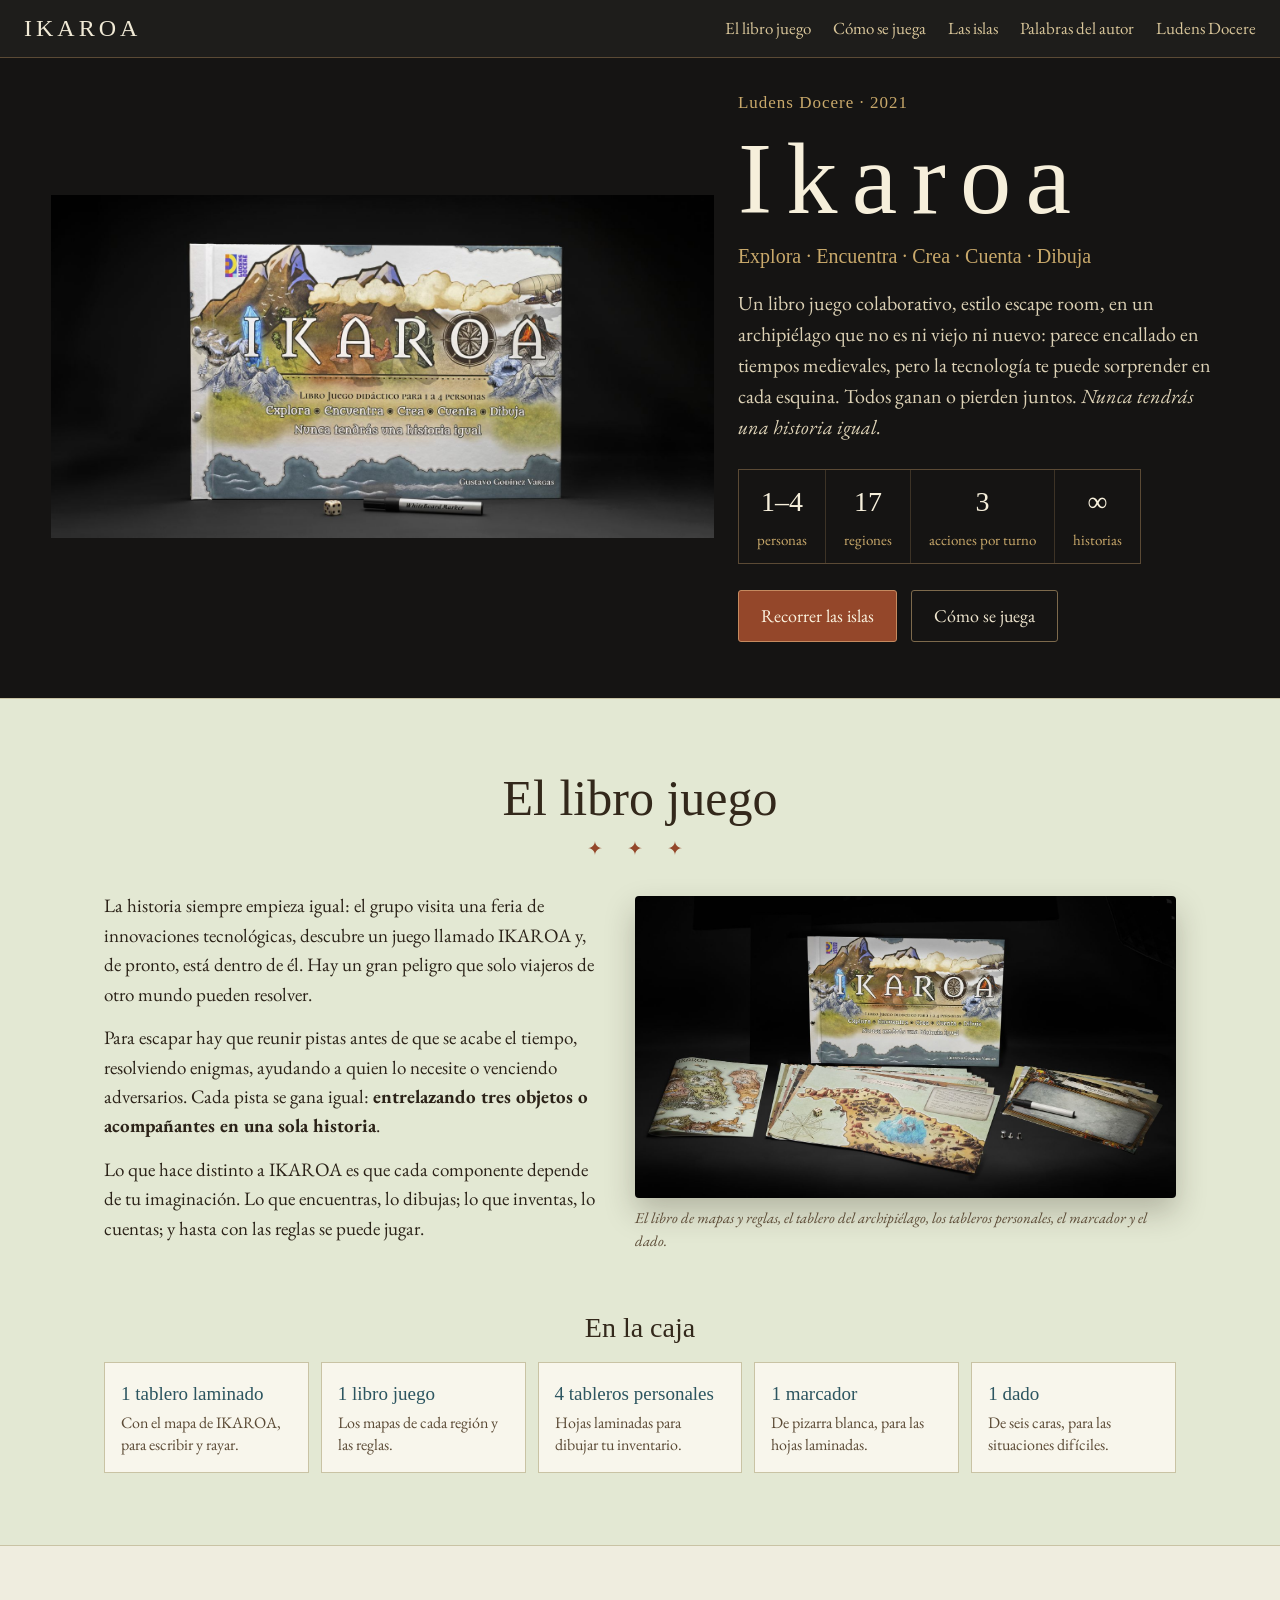
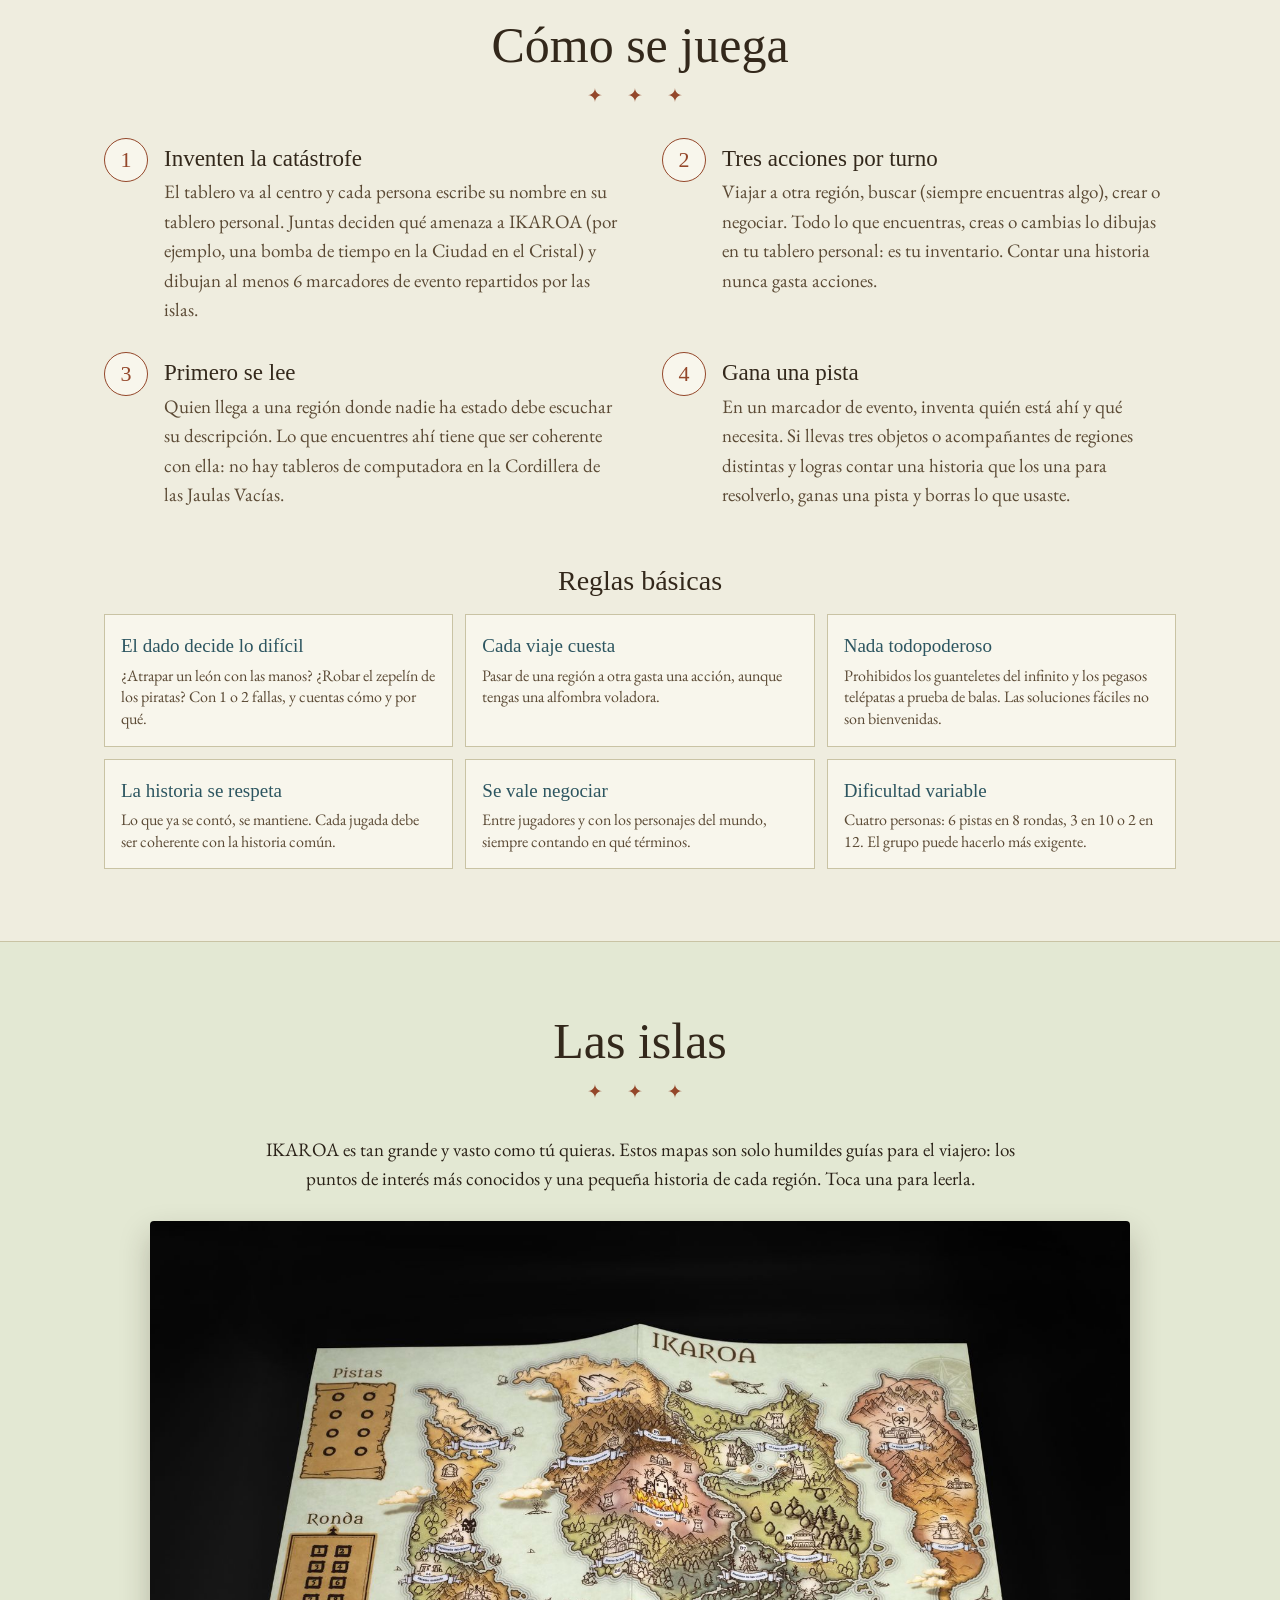
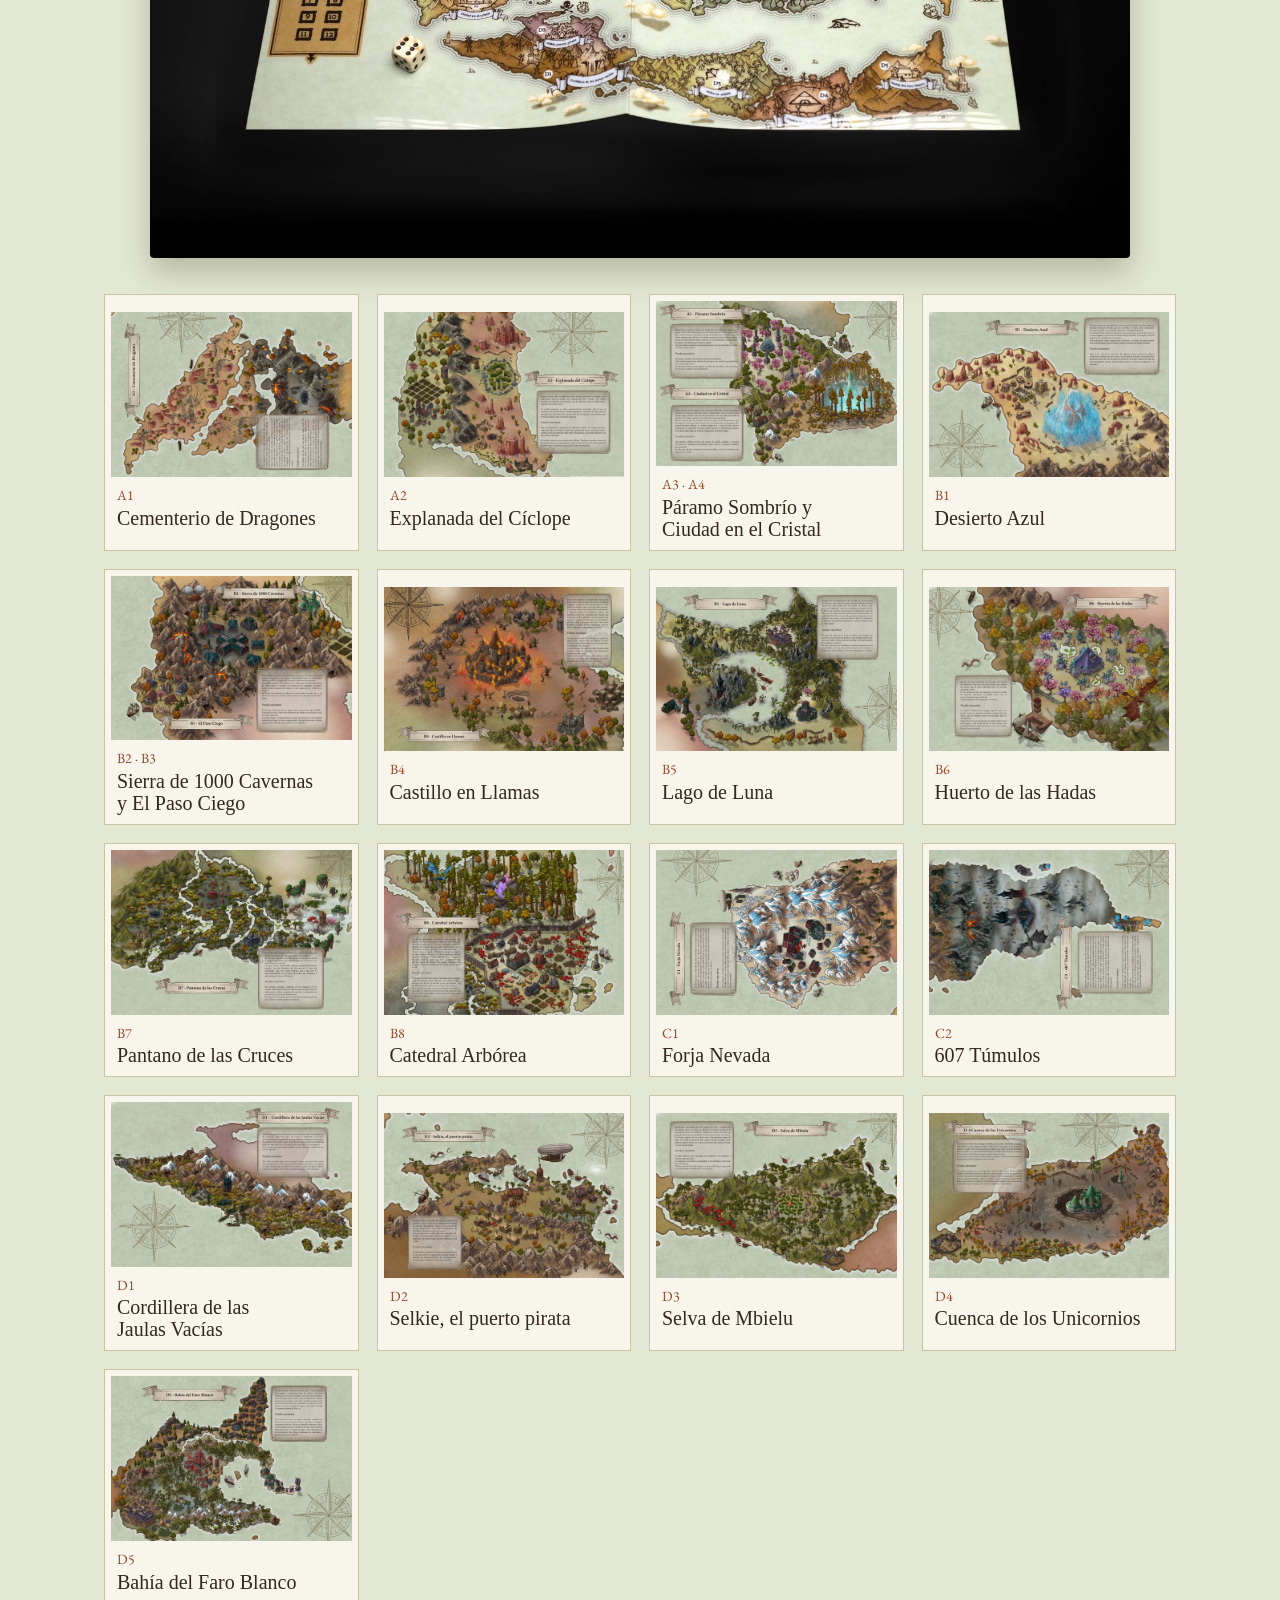
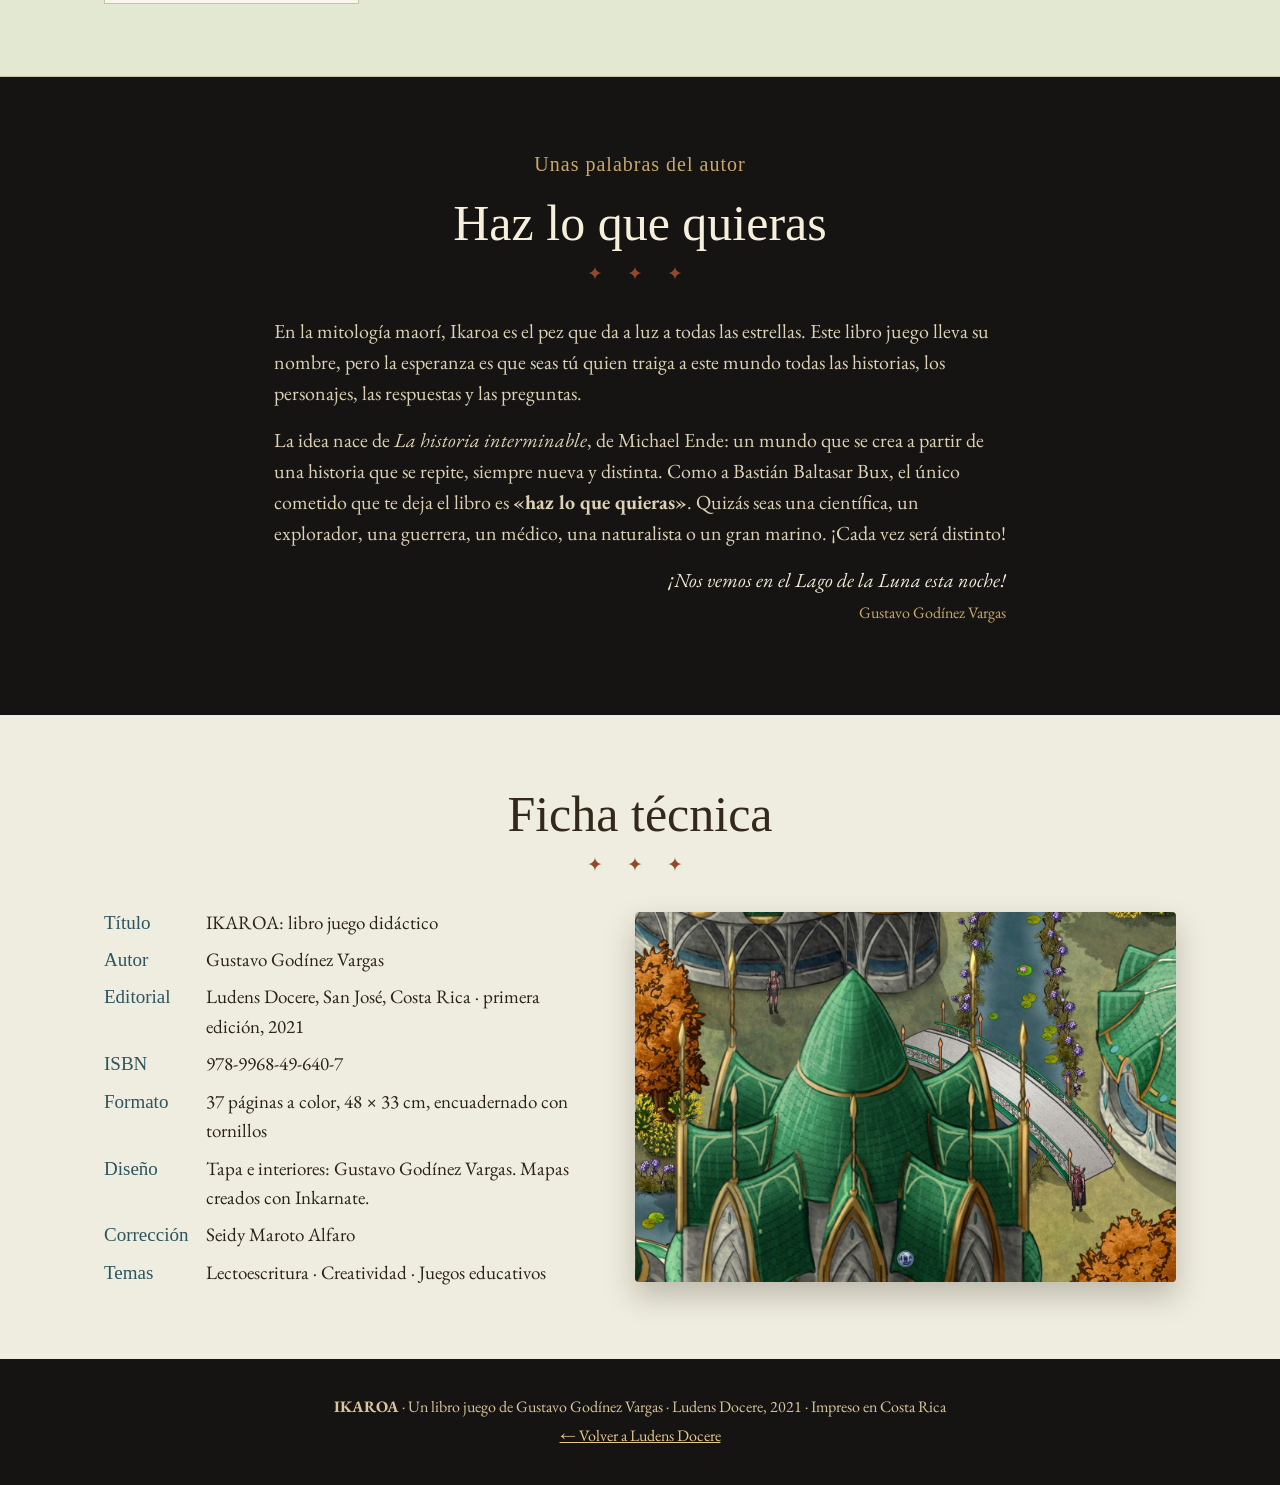
==== ikaroa/index.html @ 1376cba7 "Sitio de Ludens Docere: juegos, libros, poesía, sobre mí y página de IKAROA Co-Authored-By: Claude O" ====
<!DOCTYPE html>
<html lang="es">
<head>
<meta charset="utf-8">
<meta name="viewport" content="width=device-width, initial-scale=1">
<title>IKAROA · Ludens Docere</title>
<meta name="description" content="IKAROA, libro juego didáctico colaborativo para 1 a 4 personas. Explora, encuentra, crea, cuenta y dibuja en un archipiélago donde nunca tendrás una historia igual.">
<meta property="og:title" content="IKAROA — libro juego didáctico">
<meta property="og:description" content="Explora · Encuentra · Crea · Cuenta · Dibuja. Nunca tendrás una historia igual.">
<meta property="og:image" content="img/portada.jpg">
<link rel="preconnect" href="https://fonts.googleapis.com">
<link rel="preconnect" href="https://fonts.gstatic.com" crossorigin>
<link rel="stylesheet" href="https://fonts.googleapis.com/css2?family=IM+Fell+English+SC&family=EB+Garamond:ital,wght@0,400;0,600;1,400&display=swap">
<link rel="stylesheet" href="style.css">
</head>
<body>

<header class="top">
  <a class="brand" href="#inicio">IKAROA</a>
  <button class="burger" aria-label="Abrir menú" aria-expanded="false">☰</button>
  <nav>
    <a href="#libro">El libro juego</a>
    <a href="#como-se-juega">Cómo se juega</a>
    <a href="#islas">Las islas</a>
    <a href="#autor">Palabras del autor</a>
    <a href="../">Ludens Docere</a>
  </nav>
</header>

<section id="inicio" class="hero">
  <div class="hero-art"><img src="img/portada.jpg" alt="Tapa de IKAROA: montañas, un zepelín y las letras del título formadas por cristales, rocas y una rosa de los vientos"></div>
  <div class="hero-text">
    <p class="kicker">Ludens Docere · 2021</p>
    <h1>Ikaroa</h1>
    <p class="verbs">Explora · Encuentra · Crea · Cuenta · Dibuja</p>
    <p class="lede">Un libro juego colaborativo, estilo escape room, en un archipiélago que no es ni viejo ni nuevo: parece encallado en tiempos medievales, pero la tecnología te puede sorprender en cada esquina. Todos ganan o pierden juntos. <i>Nunca tendrás una historia igual.</i></p>
    <ul class="facts">
      <li><strong>1–4</strong><span>personas</span></li>
      <li><strong>17</strong><span>regiones</span></li>
      <li><strong>3</strong><span>acciones por turno</span></li>
      <li><strong>∞</strong><span>historias</span></li>
    </ul>
    <div class="ctas">
      <a class="btn" href="#islas">Recorrer las islas</a>
      <a class="btn ghost" href="#como-se-juega">Cómo se juega</a>
    </div>
  </div>
</section>

<section id="libro" class="band">
  <div class="wrap">
    <h2 class="sec">El libro juego</h2>
    <div class="orn">✦ ✦ ✦</div>
    <div class="split">
      <div>
        <p>La historia siempre empieza igual: el grupo visita una feria de innovaciones tecnológicas, descubre un juego llamado IKAROA y, de pronto, está dentro de él. Hay un gran peligro que solo viajeros de otro mundo pueden resolver.</p>
        <p>Para escapar hay que reunir pistas antes de que se acabe el tiempo, resolviendo enigmas, ayudando a quien lo necesite o venciendo adversarios. Cada pista se gana igual: <b>entrelazando tres objetos o acompañantes en una sola historia</b>.</p>
        <p>Lo que hace distinto a IKAROA es que cada componente depende de tu imaginación. Lo que encuentras, lo dibujas; lo que inventas, lo cuentas; y hasta con las reglas se puede jugar.</p>
      </div>
      <figure><img src="img/set.jpg" alt="El juego completo: libro de mapas, tablero laminado del archipiélago, tableros personales, marcador y dado"><figcaption>El libro de mapas y reglas, el tablero del archipiélago, los tableros personales, el marcador y el dado.</figcaption></figure>
    </div>
    <h3 class="sub">En la caja</h3>
    <div class="comp">
      <div><b>1 tablero laminado</b><span>Con el mapa de IKAROA, para escribir y rayar.</span></div>
      <div><b>1 libro juego</b><span>Los mapas de cada región y las reglas.</span></div>
      <div><b>4 tableros personales</b><span>Hojas laminadas para dibujar tu inventario.</span></div>
      <div><b>1 marcador</b><span>De pizarra blanca, para las hojas laminadas.</span></div>
      <div><b>1 dado</b><span>De seis caras, para las situaciones difíciles.</span></div>
    </div>
  </div>
</section>

<section id="como-se-juega">
  <div class="wrap">
    <h2 class="sec">Cómo se juega</h2>
    <div class="orn">✦ ✦ ✦</div>
    <div class="steps">
      <div class="step"><span class="n">1</span><h3>Inventen la catástrofe</h3><p>El tablero va al centro y cada persona escribe su nombre en su tablero personal. Juntas deciden qué amenaza a IKAROA (por ejemplo, una bomba de tiempo en la Ciudad en el Cristal) y dibujan al menos 6 marcadores de evento repartidos por las islas.</p></div>
      <div class="step"><span class="n">2</span><h3>Tres acciones por turno</h3><p>Viajar a otra región, buscar (siempre encuentras algo), crear o negociar. Todo lo que encuentras, creas o cambias lo dibujas en tu tablero personal: es tu inventario. Contar una historia nunca gasta acciones.</p></div>
      <div class="step"><span class="n">3</span><h3>Primero se lee</h3><p>Quien llega a una región donde nadie ha estado debe escuchar su descripción. Lo que encuentres ahí tiene que ser coherente con ella: no hay tableros de computadora en la Cordillera de las Jaulas Vacías.</p></div>
      <div class="step"><span class="n">4</span><h3>Gana una pista</h3><p>En un marcador de evento, inventa quién está ahí y qué necesita. Si llevas tres objetos o acompañantes de regiones distintas y logras contar una historia que los una para resolverlo, ganas una pista y borras lo que usaste.</p></div>
    </div>
    <h3 class="sub">Reglas básicas</h3>
    <div class="reglas">
      <div><b>El dado decide lo difícil</b><span>¿Atrapar un león con las manos? ¿Robar el zepelín de los piratas? Con 1 o 2 fallas, y cuentas cómo y por qué.</span></div>
      <div><b>Cada viaje cuesta</b><span>Pasar de una región a otra gasta una acción, aunque tengas una alfombra voladora.</span></div>
      <div><b>Nada todopoderoso</b><span>Prohibidos los guanteletes del infinito y los pegasos telépatas a prueba de balas. Las soluciones fáciles no son bienvenidas.</span></div>
      <div><b>La historia se respeta</b><span>Lo que ya se contó, se mantiene. Cada jugada debe ser coherente con la historia común.</span></div>
      <div><b>Se vale negociar</b><span>Entre jugadores y con los personajes del mundo, siempre contando en qué términos.</span></div>
      <div><b>Dificultad variable</b><span>Cuatro personas: 6 pistas en 8 rondas, 3 en 10 o 2 en 12. El grupo puede hacerlo más exigente.</span></div>
    </div>
  </div>
</section>

<section id="islas" class="band">
  <div class="wrap">
    <h2 class="sec">Las islas</h2>
    <div class="orn">✦ ✦ ✦</div>
    <p class="center">IKAROA es tan grande y vasto como tú quieras. Estos mapas son solo humildes guías para el viajero: los puntos de interés más conocidos y una pequeña historia de cada región. Toca una para leerla.</p>
    <figure class="mundo"><img src="img/mapamundi.jpg" alt="Tablero laminado con el mapa del archipiélago de IKAROA, el registro de pistas y de rondas"></figure>
    <div class="grid" id="grid"></div>
  </div>
</section>

<section id="autor" class="dark">
  <div class="wrap narrow">
    <p class="kicker light">Unas palabras del autor</p>
    <h2 class="sec light">Haz lo que quieras</h2>
    <div class="orn">✦ ✦ ✦</div>
    <p>En la mitología maorí, Ikaroa es el pez que da a luz a todas las estrellas. Este libro juego lleva su nombre, pero la esperanza es que seas tú quien traiga a este mundo todas las historias, los personajes, las respuestas y las preguntas.</p>
    <p>La idea nace de <i>La historia interminable</i>, de Michael Ende: un mundo que se crea a partir de una historia que se repite, siempre nueva y distinta. Como a Bastián Baltasar Bux, el único cometido que te deja el libro es <b>«haz lo que quieras»</b>. Quizás seas una científica, un explorador, una guerrera, un médico, una naturalista o un gran marino. ¡Cada vez será distinto!</p>
    <p class="firma">¡Nos vemos en el Lago de la Luna esta noche!<br><span>Gustavo Godínez Vargas</span></p>
  </div>
</section>

<section id="ficha">
  <div class="wrap">
    <h2 class="sec">Ficha técnica</h2>
    <div class="orn">✦ ✦ ✦</div>
    <div class="split">
      <dl class="tech">
        <dt>Título</dt><dd>IKAROA: libro juego didáctico</dd>
        <dt>Autor</dt><dd>Gustavo Godínez Vargas</dd>
        <dt>Editorial</dt><dd>Ludens Docere, San José, Costa Rica · primera edición, 2021</dd>
        <dt>ISBN</dt><dd>978-9968-49-640-7</dd>
        <dt>Formato</dt><dd>37 páginas a color, 48 × 33 cm, encuadernado con tornillos</dd>
        <dt>Diseño</dt><dd>Tapa e interiores: Gustavo Godínez Vargas. Mapas creados con Inkarnate.</dd>
        <dt>Corrección</dt><dd>Seidy Maroto Alfaro</dd>
        <dt>Temas</dt><dd>Lectoescritura · Creatividad · Juegos educativos</dd>
      </dl>
      <figure><img src="img/ilustracion-4.jpg" alt="Ilustración interior de IKAROA: una ciudad de cúpulas verdes entre árboles otoñales"></figure>
    </div>
  </div>
</section>

<footer>
  <p><b>IKAROA</b> · Un libro juego de Gustavo Godínez Vargas · Ludens Docere, 2021 · Impreso en Costa Rica</p>
  <p><a href="../">← Volver a Ludens Docere</a></p>
</footer>

<dialog id="ficha-region" aria-labelledby="fx-name">
  <button class="close" aria-label="Cerrar">×</button>
  <img id="fx-img" alt="">
  <div class="fx-body">
    <p class="fx-code" id="fx-code"></p>
    <h3 id="fx-name"></h3>
    <div id="fx-secs"></div>
    <div class="fx-nav"><button id="fx-prev">← Anterior</button><button id="fx-next">Siguiente →</button></div>
  </div>
</dialog>

<script src="regiones.js"></script>
<script src="app.js"></script>
</body>
</html>
---- ikaroa/style.css ----
/* IKAROA · Ludens Docere — mapas de pergamino verde, tinta sepia y mar profundo */
:root { --paper: #efeddf; --map: #e3e8d3; --card: #f8f6ec; --ink: #2b2218; --ink2: #5b4a35; --sea: #2c5560; --rust: #94472a; --line: #c9c3a4; --night: #151413; }
* { box-sizing: border-box; min-width: 0; }
html { scroll-behavior: smooth; scroll-padding-top: 64px; }
body { margin: 0; background: var(--paper); color: var(--ink); font: 19px/1.55 "EB Garamond", Georgia, serif; overflow-x: clip; }
img { max-width: 100%; display: block; }
a { color: var(--rust); }
h1, h2, h3 { font-family: "IM Fell English SC", Georgia, serif; font-weight: 400; color: #33281b; margin: 0; line-height: 1.1; text-wrap: balance; }
.wrap { max-width: 1120px; margin: 0 auto; padding: 72px 24px; }
.wrap.narrow { max-width: 780px; }
.center { text-align: center; max-width: 780px; margin: 0 auto 28px; }
.orn { text-align: center; color: var(--rust); letter-spacing: 10px; margin: 8px 0 28px; }
h2.sec { text-align: center; font-size: clamp(34px, 4.4vw, 50px); }
h3.sub { text-align: center; margin: 56px 0 18px; font-size: 28px; }
.kicker { font-family: "IM Fell English SC", serif; font-size: 17px; letter-spacing: 1px; color: #c9a96b; margin: 0 0 6px; }
.band { background: var(--map); border-top: 1px solid var(--line); border-bottom: 1px solid var(--line); }
@media (prefers-reduced-motion: reduce) { html { scroll-behavior: auto; } .card { transition: none !important; } }

.top { position: sticky; top: 0; z-index: 20; display: flex; align-items: center; justify-content: space-between; gap: 16px; padding: 10px 24px; background: rgba(21,20,19,.96); border-bottom: 1px solid #5b4a35; }
.brand { color: #f1ead6; text-decoration: none; font-family: "IM Fell English SC", serif; font-size: 24px; letter-spacing: 4px; }
.top nav { display: flex; gap: 22px; }
.top nav a { color: #d9c69a; text-decoration: none; font-size: 17px; }
.top nav a:hover { color: #fff; }
.burger { display: none; background: none; border: 1px solid #7d6a4c; color: #f1ead6; font-size: 20px; border-radius: 6px; padding: 4px 12px; min-height: 44px; cursor: pointer; }

/* portada: el negro de las fotos del producto */
.hero { background: var(--night); color: #efe6cf; display: grid; grid-template-columns: minmax(0, 1.35fr) minmax(0, 1fr); align-items: center; gap: 24px; padding: 32px max(4vw, 20px) 56px; }
.hero-art img { width: 100%; }
.hero h1 { font-size: clamp(56px, 8vw, 104px); letter-spacing: .14em; color: #f6efdb; }
.verbs { font-family: "IM Fell English SC", serif; font-size: 20px; color: #c9a96b; margin: 6px 0 16px; }
.lede { font-size: 20px; color: #ddd2b6; margin: 0; }
.facts { list-style: none; padding: 0; margin: 26px 0; display: flex; flex-wrap: wrap; border: 1px solid #5b4a35; width: fit-content; }
.facts li { padding: 10px 18px; text-align: center; border-right: 1px solid #3d3326; }
.facts li:last-child { border-right: 0; }
.facts strong { display: block; font-family: "IM Fell English SC", serif; font-size: 28px; color: #f6efdb; font-weight: 400; }
.facts span { font-size: 15px; color: #c9a96b; }
.ctas { display: flex; gap: 14px; flex-wrap: wrap; }
.btn { display: inline-block; background: var(--rust); color: #fbf3df; text-decoration: none; font-size: 18px; padding: 11px 22px; border: 1px solid #c58a5f; border-radius: 3px; }
.btn:hover { background: #a85430; }
.btn.ghost { background: transparent; color: #efe6cf; border-color: #7d6a4c; }

.split { display: grid; grid-template-columns: minmax(0, 1fr) minmax(0, 1.1fr); gap: 40px; align-items: center; }
.split p { margin: 0 0 14px; }
figure { margin: 0; }
figure img { border-radius: 4px; box-shadow: 0 14px 30px rgba(43,34,24,.25); }
figcaption { font-size: 15px; font-style: italic; color: var(--ink2); margin-top: 8px; }
.comp { display: grid; grid-template-columns: repeat(5, minmax(0, 1fr)); gap: 12px; }
.comp div, .reglas div { background: var(--card); border: 1px solid var(--line); padding: 16px; }
.comp b, .reglas b { display: block; font-family: "IM Fell English SC", serif; font-weight: 400; font-size: 19px; color: var(--sea); margin-bottom: 4px; }
.comp span, .reglas span { font-size: 16px; color: var(--ink2); line-height: 1.35; display: block; }

.steps { display: grid; grid-template-columns: repeat(2, minmax(0, 1fr)); gap: 28px 44px; }
.step { position: relative; padding-left: 60px; }
.step .n { position: absolute; left: 0; top: 0; width: 44px; height: 44px; border-radius: 50%; border: 1px solid var(--rust); display: grid; place-items: center; font-family: "IM Fell English SC", serif; font-size: 22px; color: var(--rust); background: var(--card); }
.step h3 { font-size: 23px; margin: 8px 0 6px; }
.step p { margin: 0; color: var(--ink2); }
.reglas { display: grid; grid-template-columns: repeat(3, minmax(0, 1fr)); gap: 12px; }

.mundo { margin: 0 auto 36px; max-width: 980px; }
.grid { display: grid; grid-template-columns: repeat(auto-fill, minmax(250px, 1fr)); gap: 18px; }
.card { background: var(--card); border: 1px solid var(--line); padding: 6px; cursor: pointer; text-align: left; font: inherit; color: inherit; transition: transform .15s, box-shadow .15s; }
.card:hover { transform: translateY(-3px); box-shadow: 0 10px 22px rgba(43,34,24,.2); }
.card:focus-visible, .btn:focus-visible { outline: 3px solid var(--rust); outline-offset: 2px; }
.card img { aspect-ratio: 1368/936; object-fit: cover; width: 100%; }
.card .meta { padding: 8px 6px 4px; }
.card .code { font-size: 14px; color: var(--rust); }
.card h3 { font-size: 20px; }

.dark { background: var(--night); color: #ddd2b6; }
.dark p { margin: 0 0 16px; font-size: 20px; }
.kicker.light { text-align: center; }
h2.light { color: #f6efdb; }
.firma { text-align: right; font-style: italic; color: #f1ead6; }
.firma span { font-style: normal; font-size: 16px; color: #c9a96b; }

.tech { display: grid; grid-template-columns: auto minmax(0, 1fr); gap: 8px 18px; margin: 0; }
.tech dt { font-family: "IM Fell English SC", serif; color: var(--sea); }
.tech dd { margin: 0; }

footer { background: var(--night); color: #d9c69a; text-align: center; padding: 32px 20px; font-size: 16px; }
footer p { margin: 4px 0; }
footer a { color: #e7c98d; }

dialog#ficha-region { border: 1px solid #7d6a4c; padding: 0; background: var(--card); color: var(--ink); max-width: 980px; width: calc(100% - 32px); max-height: 92vh; overflow-y: auto; border-radius: 4px; box-shadow: 0 30px 80px rgba(0,0,0,.55); }
dialog::backdrop { background: rgba(15,13,10,.8); }
.close { position: sticky; float: right; top: 8px; margin: 8px 8px -52px 0; background: var(--card); border: 0; border-radius: 50%; width: 44px; height: 44px; font-size: 32px; line-height: 1; cursor: pointer; color: var(--rust); z-index: 2; }
.fx-body { padding: 22px 28px 24px; }
.fx-code { color: var(--rust); margin: 0; font-size: 16px; }
.fx-body h3 { font-size: 32px; margin-bottom: 10px; }
.fx-body h4 { font-family: "IM Fell English SC", serif; font-weight: 400; font-size: 21px; color: var(--sea); margin: 16px 0 4px; }
.fx-body p { margin: 0 0 10px; }
.hay { background: var(--map); border-left: 3px solid var(--sea); padding: 10px 14px; }
.hay b { font-family: "IM Fell English SC", serif; font-weight: 400; color: var(--sea); }
.fx-nav { display: flex; justify-content: space-between; gap: 10px; margin-top: 18px; }
.fx-nav button { font: 17px "EB Garamond", serif; background: none; border: 1px solid #b7ab84; padding: 8px 14px; min-height: 44px; cursor: pointer; color: var(--ink); }

@media (max-width: 960px) {
  .top nav { display: none; position: absolute; top: 100%; left: 0; right: 0; flex-direction: column; gap: 0; background: var(--night); border-bottom: 1px solid #5b4a35; }
  .top nav.open { display: flex; }
  .top nav a { padding: 14px 24px; border-top: 1px solid #2b2620; }
  .burger { display: block; }
  .hero, .split, .steps { grid-template-columns: 1fr; }
  .comp { grid-template-columns: repeat(2, minmax(0, 1fr)); }
  .reglas { grid-template-columns: repeat(2, minmax(0, 1fr)); }
}
@media (max-width: 600px) {
  body { font-size: 18px; }
  .wrap { padding: 56px 18px; }
  .reglas { grid-template-columns: 1fr; }
  .grid { grid-template-columns: 1fr; }
  .facts li { padding: 8px 12px; }
  .tech { grid-template-columns: 1fr; gap: 2px; }
  .tech dd { margin-bottom: 8px; }
}
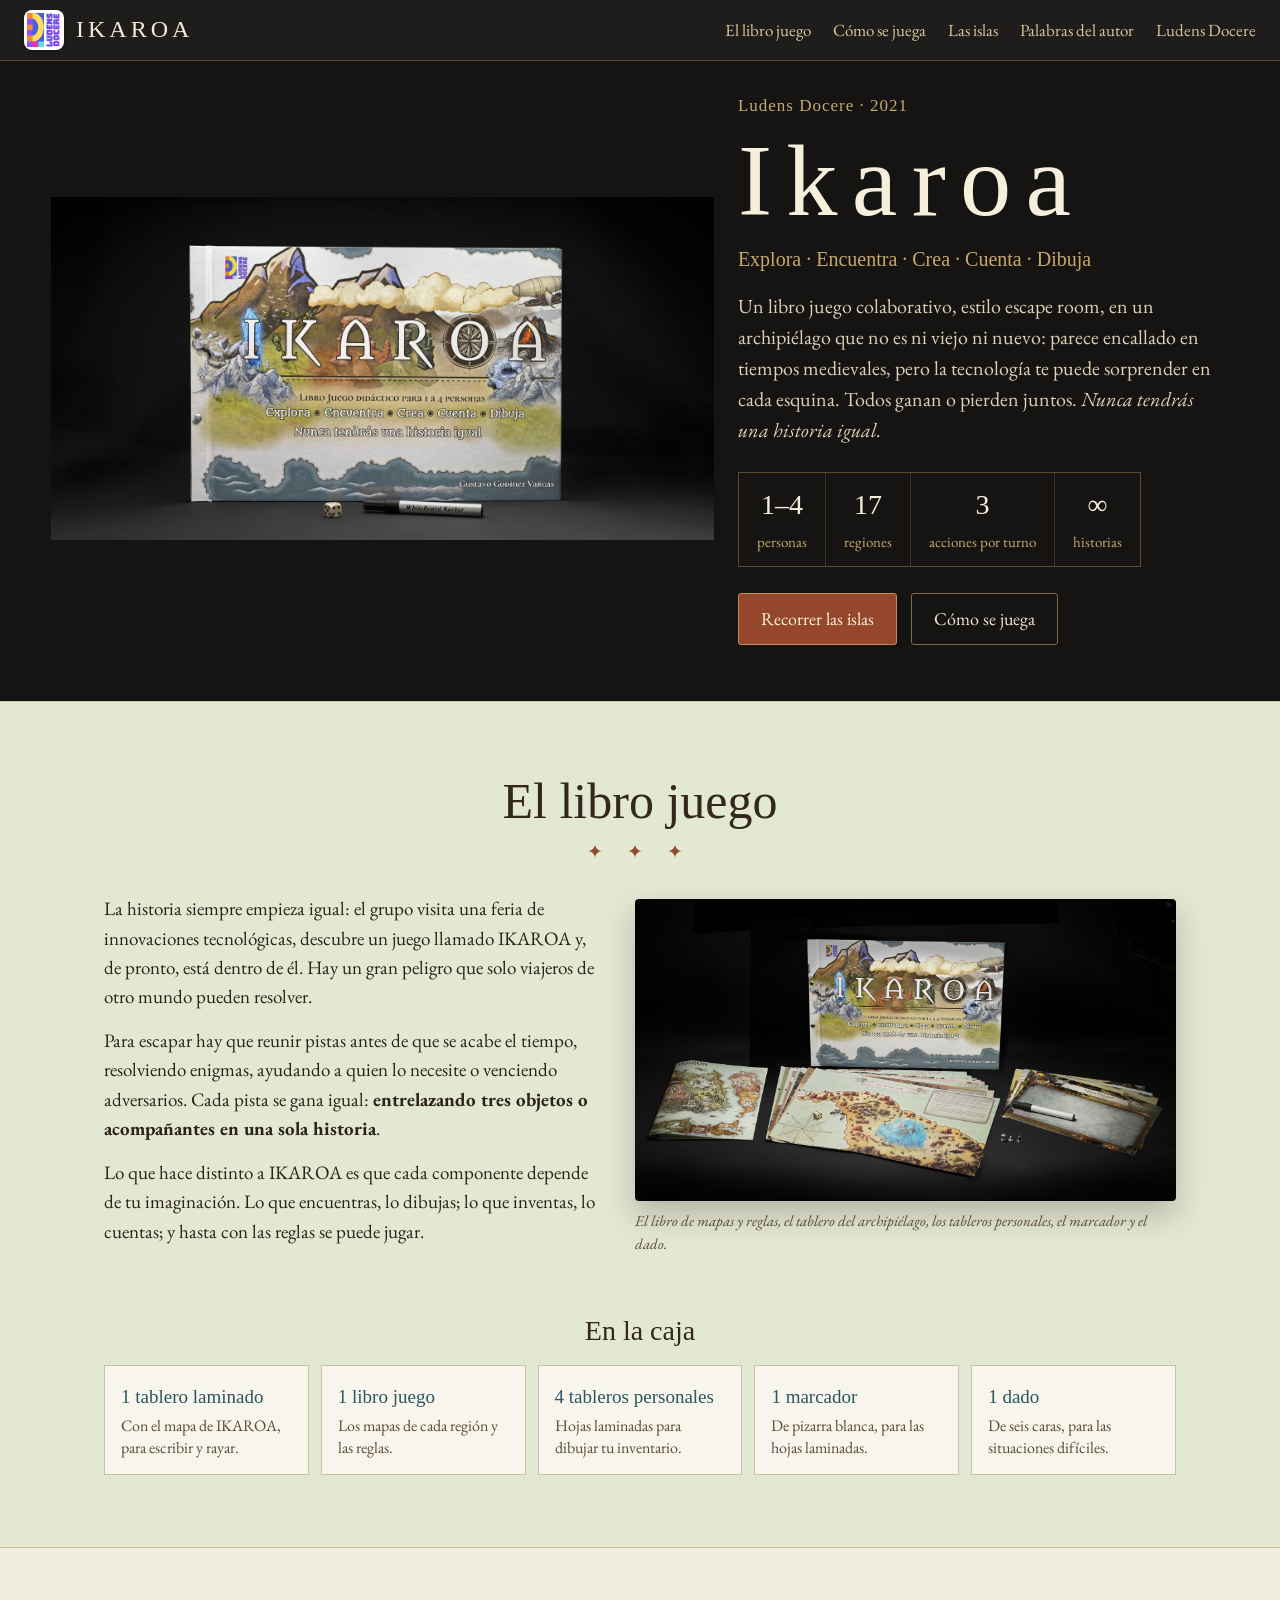
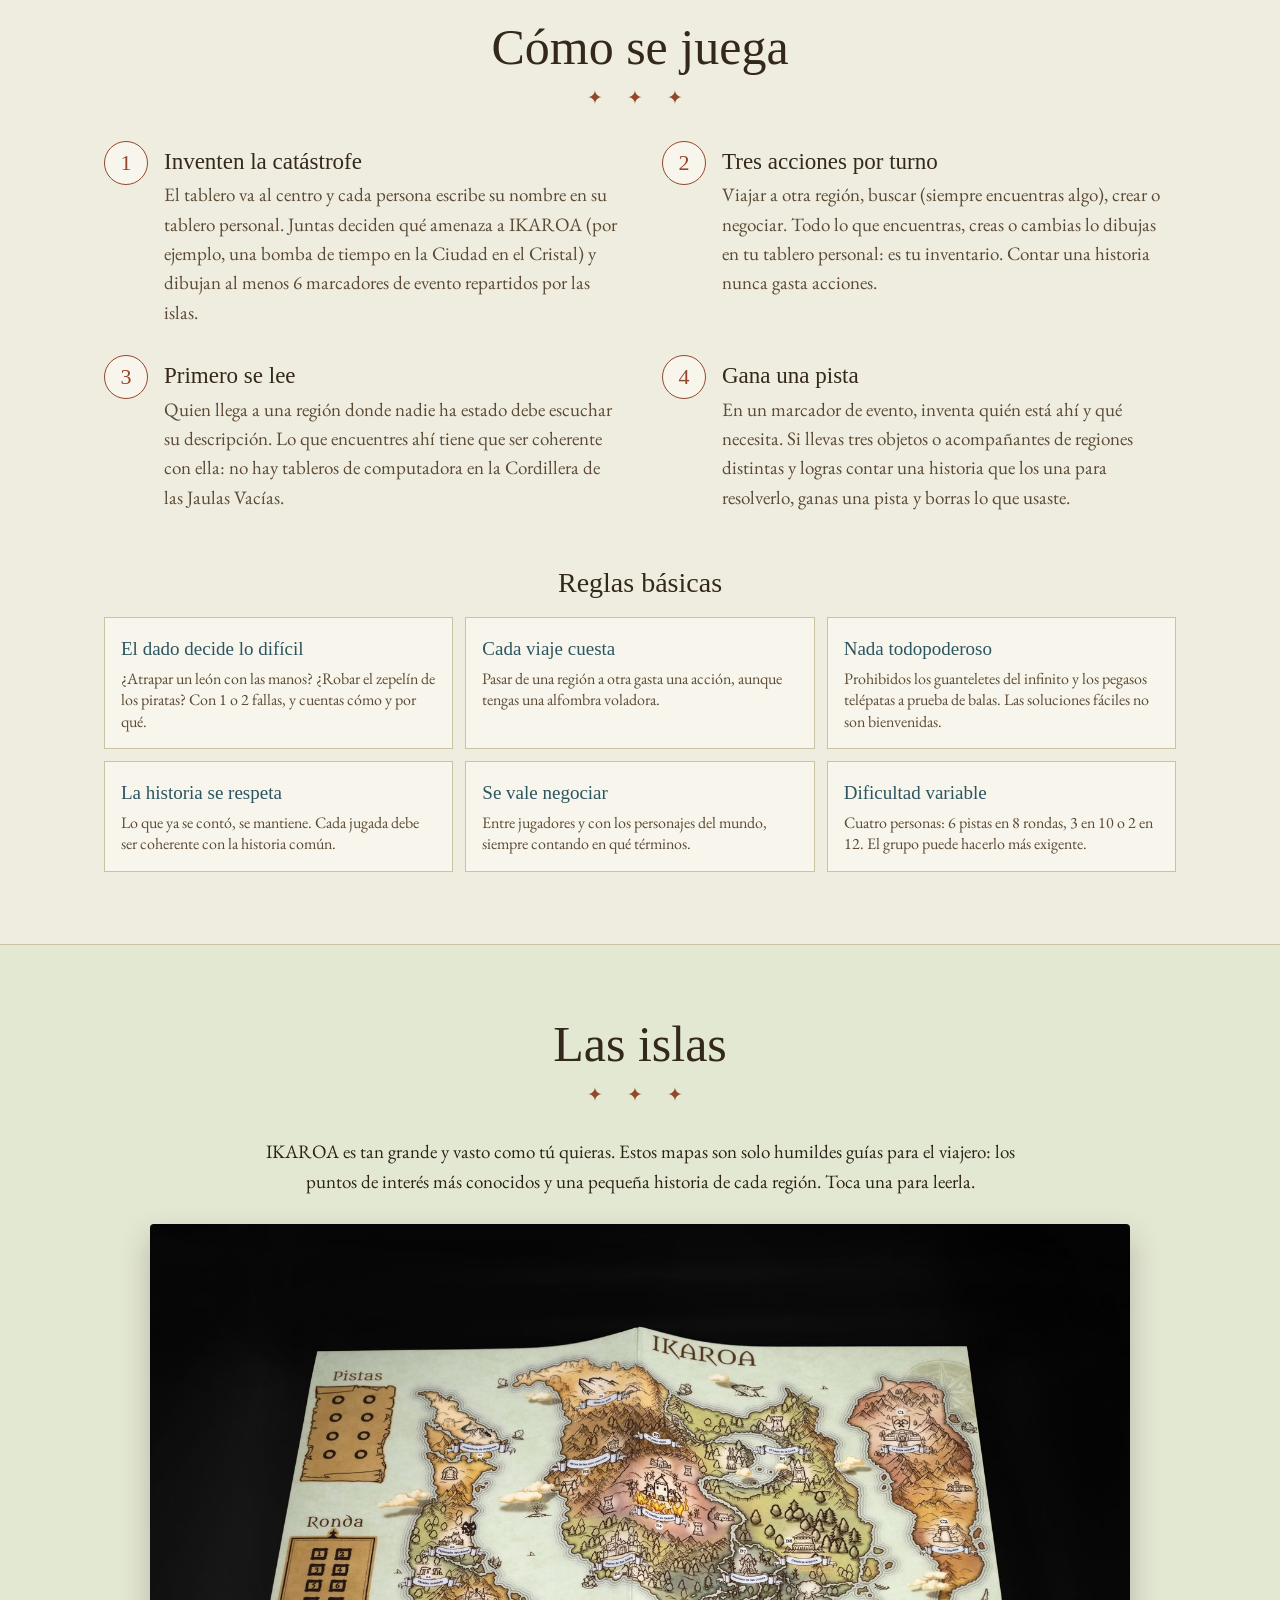
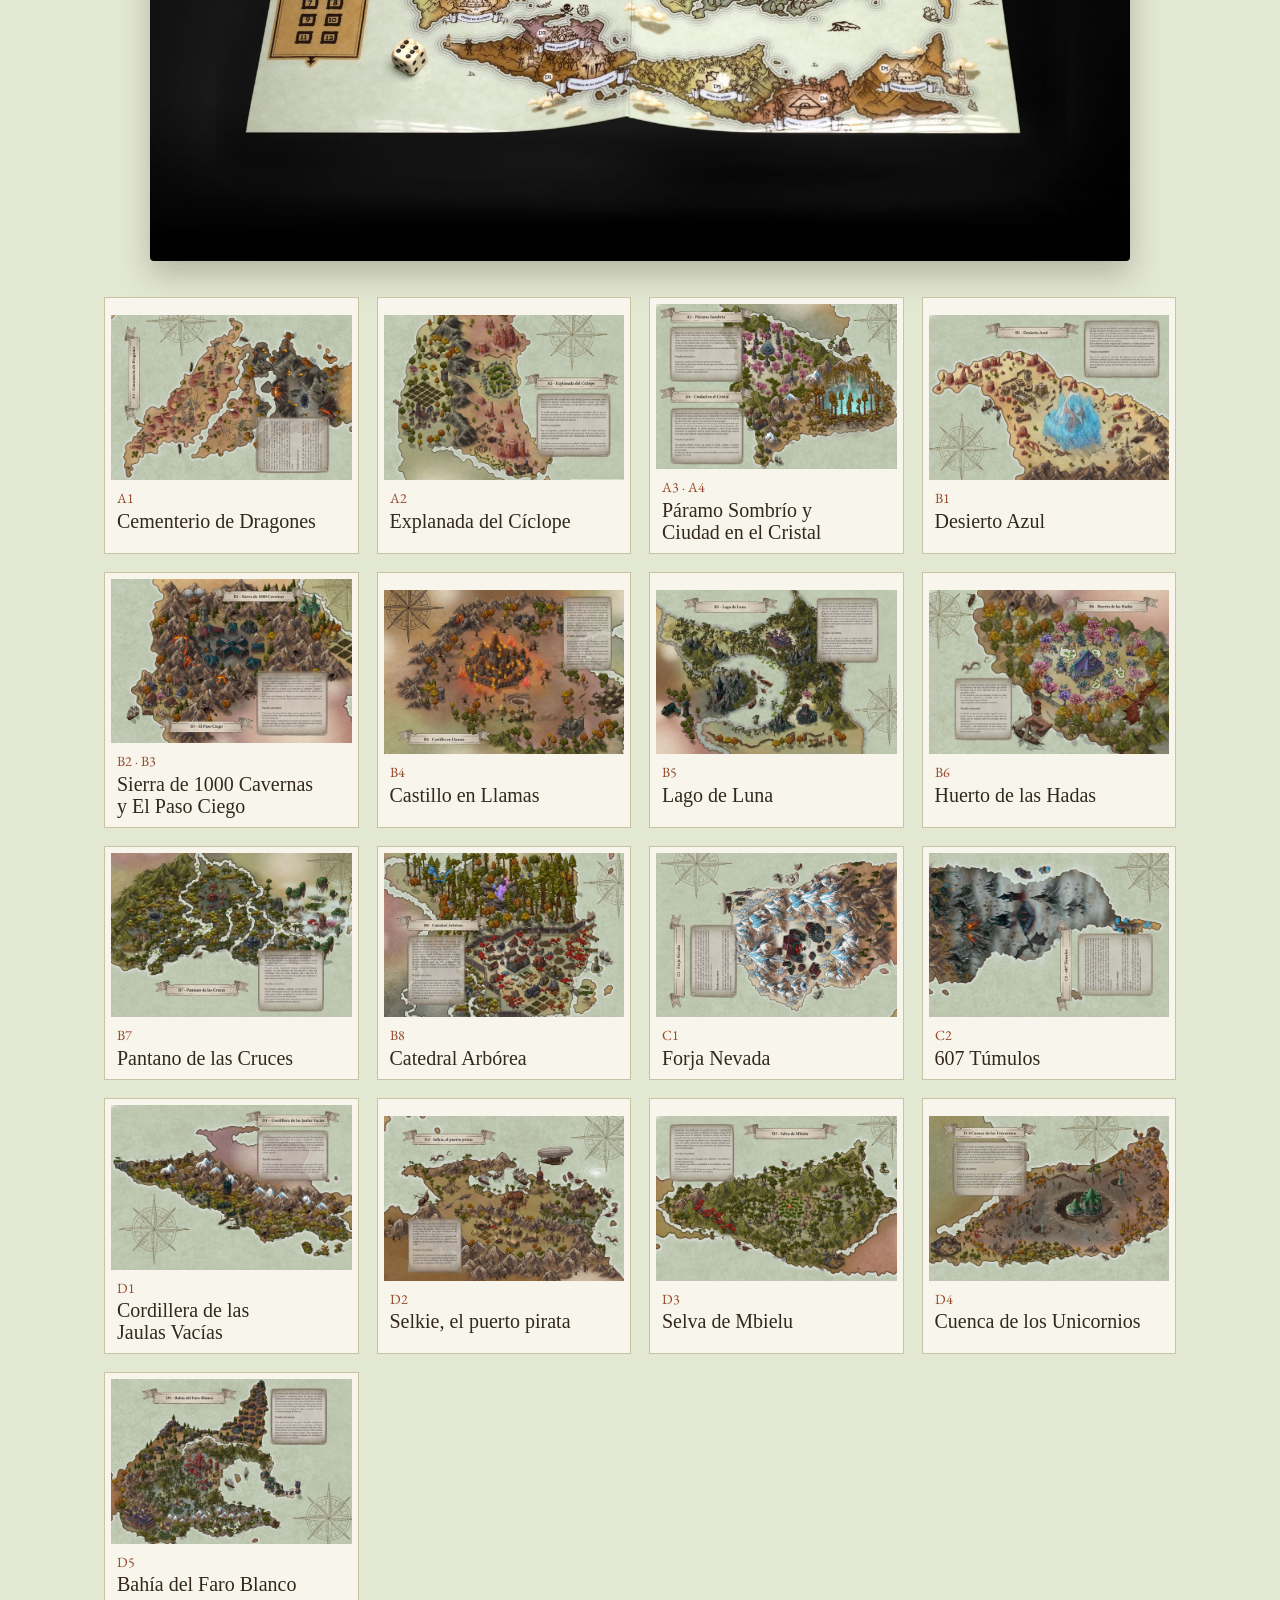
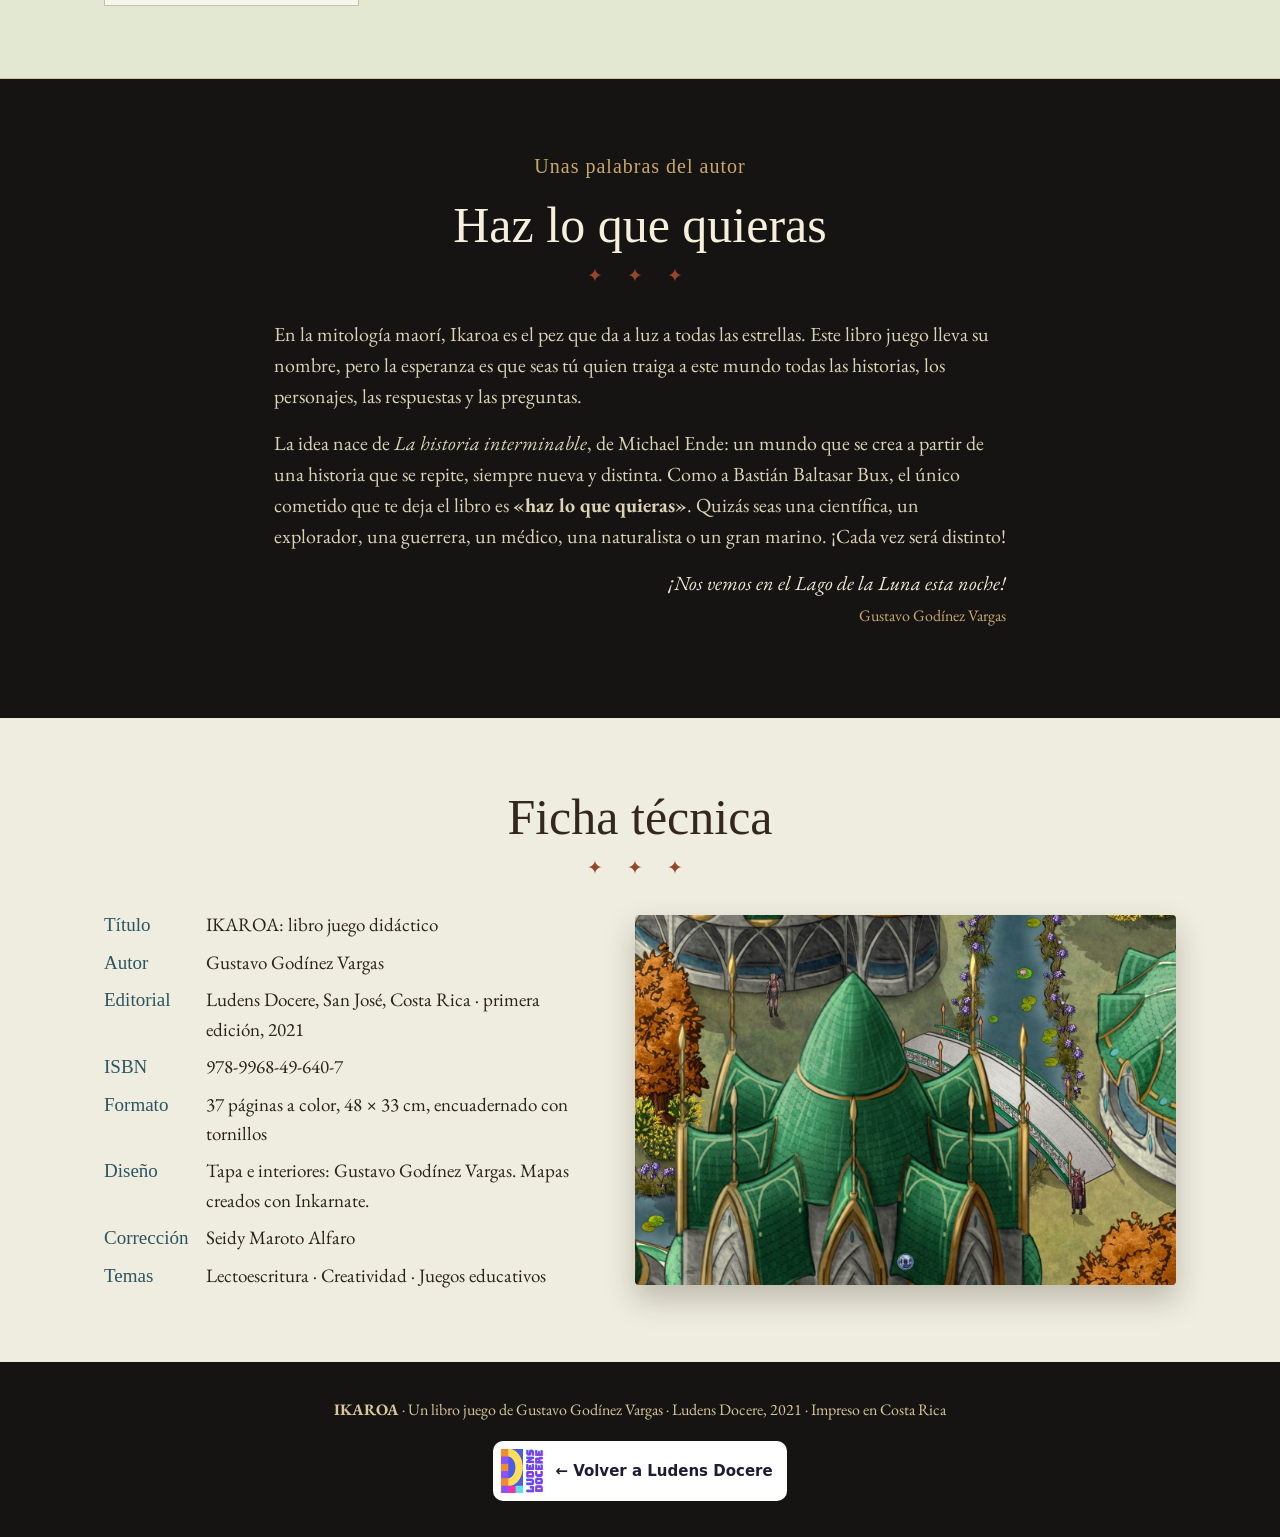
==== commit c0f68c00: "Logo de Ludens Docere y enlace de regreso a la página principal Co-Authored-By: Claude Opus 5.5 <nor" ====
--- a/ikaroa/index.html
+++ b/ikaroa/index.html
@@ -16,7 +16,7 @@
 <body>
 
 <header class="top">
-  <a class="brand" href="#inicio">IKAROA</a>
+  <div class="ld-wrap"><a class="ld-home" href="../" title="Volver a Ludens Docere" aria-label="Volver a Ludens Docere"><img src="../img/logo.png" alt=""></a><a class="brand" href="#inicio">IKAROA</a></div>
   <button class="burger" aria-label="Abrir menú" aria-expanded="false">☰</button>
   <nav>
     <a href="#libro">El libro juego</a>
@@ -135,7 +135,7 @@
 
 <footer>
   <p><b>IKAROA</b> · Un libro juego de Gustavo Godínez Vargas · Ludens Docere, 2021 · Impreso en Costa Rica</p>
-  <p><a href="../">← Volver a Ludens Docere</a></p>
+  <p><a class="ld-foot" href="../"><img src="../img/logo.png" alt="">← Volver a Ludens Docere</a></p>
 </footer>
 
 <dialog id="ficha-region" aria-labelledby="fx-name">
--- a/ikaroa/style.css
+++ b/ikaroa/style.css
@@ -112,3 +112,12 @@
   .tech { grid-template-columns: 1fr; gap: 2px; }
   .tech dd { margin-bottom: 8px; }
 }
+
+/* Enlace de regreso a Ludens Docere */
+.ld-wrap { display: flex; align-items: center; gap: 12px; min-width: 0; }
+.ld-home { display: grid; place-items: center; width: 40px; height: 40px; background: #fff; border-radius: 8px; padding: 3px; flex: none; box-shadow: 0 1px 4px rgba(0,0,0,.3); }
+.ld-home img { width: 100%; height: 100%; object-fit: contain; }
+.ld-home:focus-visible { outline: 3px solid #f5d23a; outline-offset: 2px; }
+.ld-foot { display: inline-flex; align-items: center; gap: 10px; margin-top: 14px; padding: 8px 14px 8px 8px; background: #fff; color: #1f1b33 !important; border-radius: 10px; text-decoration: none; font: 600 15px system-ui, sans-serif; }
+.ld-foot img { width: 44px; height: 44px; object-fit: contain; }
+.ld-foot:hover { background: #f1ede4; }
